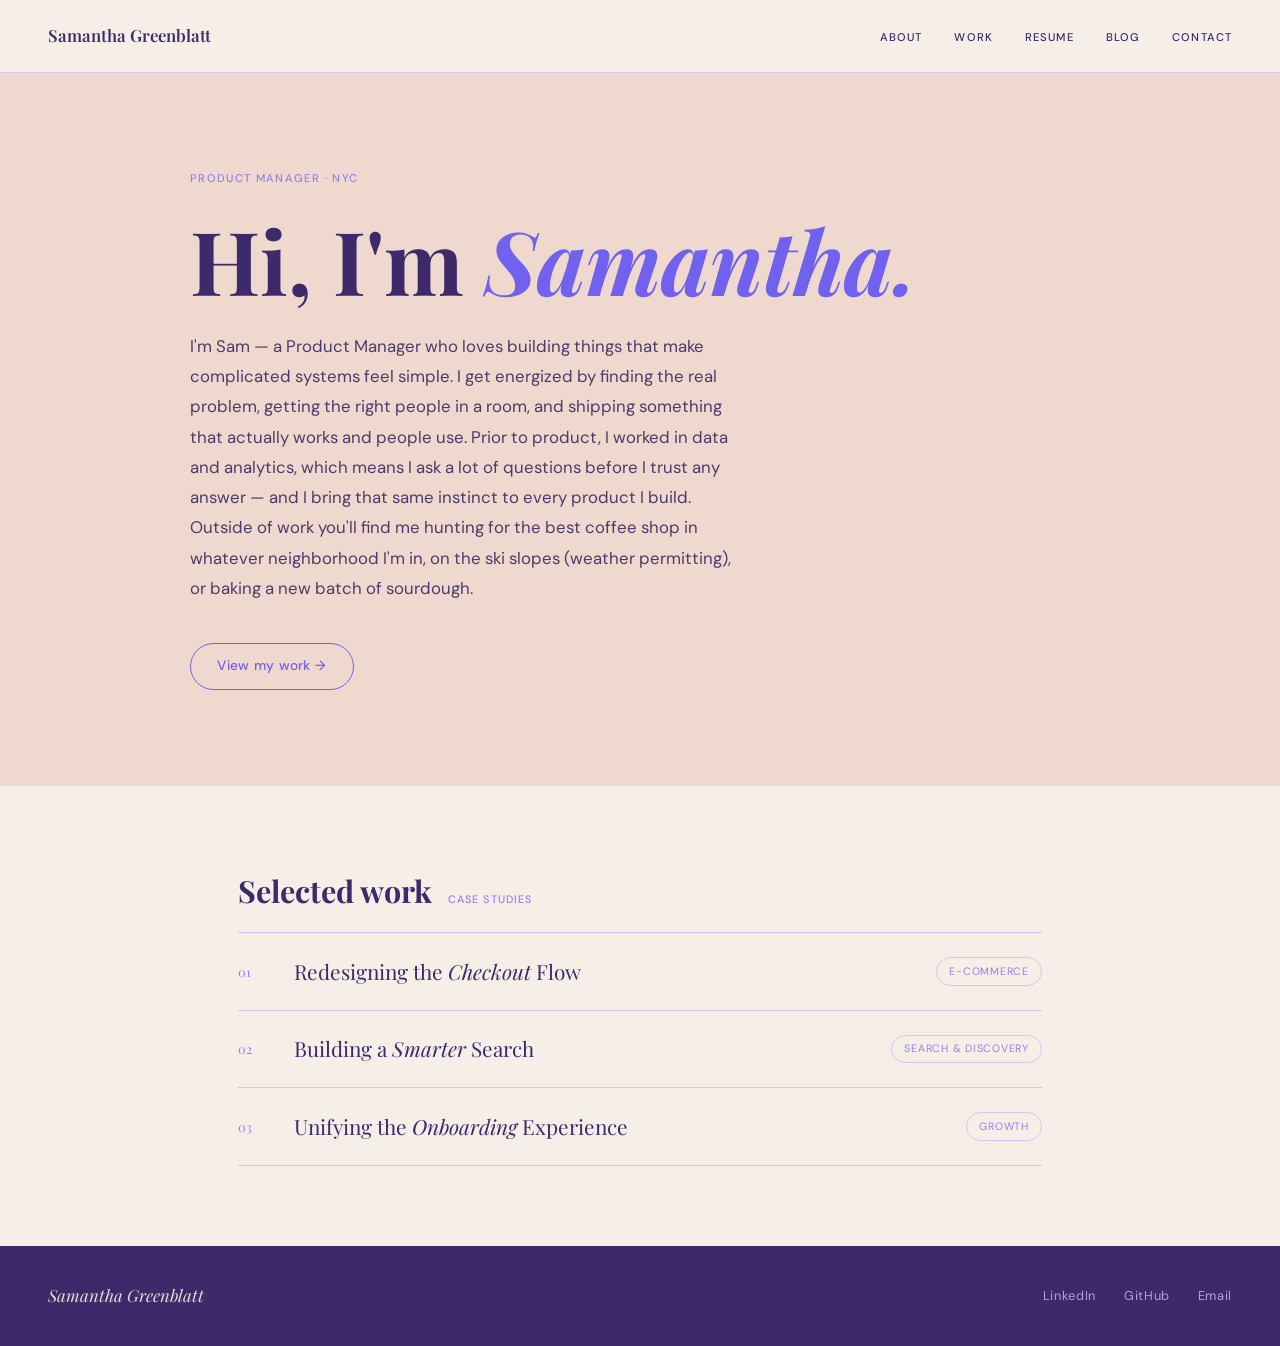
==== index.html @ 65783eb3 "Initial portfolio" ====
<!DOCTYPE html>
<html lang="en">
<head>
  <meta charset="UTF-8" />
  <meta name="viewport" content="width=device-width, initial-scale=1.0" />
  <title>Samantha Greenblatt — Product Manager</title>
  <link rel="stylesheet" href="styles.css" />
</head>
<body>

  <!-- ── Navigation ── -->
  <nav class="site-nav">
    <a href="index.html" class="nav-logo">Samantha Greenblatt</a>
    <ul class="nav-links">
      <li><a href="about.html">About</a></li>
      <li><a href="work.html">Work</a></li>
      <li><a href="resume.html">Resume</a></li>
      <li><a href="blog.html">Blog</a></li>
      <li><a href="contact.html">Contact</a></li>
    </ul>
  </nav>

  <!-- ── Hero ── -->
  <section class="hero">
    <div class="hero-inner">
      <!-- FILL IN: update title / location as needed -->
      <span class="eyebrow">Product Manager · NYC</span>

      <!-- FILL IN: update headline name if preferred differently -->
      <h1>Hi, I'm <em>Samantha.</em></h1>

      <!-- FILL IN: swap in updated bio text below -->
      <p class="hero-bio">
        I'm Sam — a Product Manager who loves building things that make complicated systems feel simple.
        I get energized by finding the real problem, getting the right people in a room, and shipping
        something that actually works and people use. Prior to product, I worked in data and analytics,
        which means I ask a lot of questions before I trust any answer — and I bring that same instinct
        to every product I build. Outside of work you'll find me hunting for the best coffee shop in
        whatever neighborhood I'm in, on the ski slopes (weather permitting), or baking a new batch of
        sourdough.
      </p>

      <a href="work.html" class="btn-pill">View my work →</a>
    </div>
  </section>

  <!-- ── Selected Work ── -->
  <section class="work-preview">
    <div class="section-header">
      <h2>Selected work</h2>
      <span class="section-label">Case studies</span>
    </div>

    <div class="case-list">

      <!-- FILL IN: replace each case-row href, title, italic word, and tag with real case study details -->

      <a href="work.html" class="case-row">
        <span class="case-num">01</span>
        <span class="case-title">Redesigning the <em>Checkout</em> Flow</span>
        <span class="tag">E-commerce</span>
      </a>

      <a href="work.html" class="case-row">
        <span class="case-num">02</span>
        <span class="case-title">Building a <em>Smarter</em> Search</span>
        <span class="tag">Search &amp; Discovery</span>
      </a>

      <a href="work.html" class="case-row">
        <span class="case-num">03</span>
        <span class="case-title">Unifying the <em>Onboarding</em> Experience</span>
        <span class="tag">Growth</span>
      </a>

    </div>
  </section>

  <!-- ── Footer ── -->
  <footer class="site-footer">
    <span class="footer-name">Samantha Greenblatt</span>
    <nav class="footer-links">
      <!-- FILL IN: replace # with real LinkedIn, GitHub, and email URLs -->
      <a href="https://www.linkedin.com/in/samanthalgreenblatt/" target="_blank" rel="noopener">LinkedIn</a>
      <a href="https://github.com/samanthagreenblatt" target="_blank" rel="noopener">GitHub</a>
      <a href="mailto:sgreenblatt12@gmail.com">Email</a>
    </nav>
  </footer>

  <script>
    // Mark the current page's nav link as active
    document.querySelectorAll('.nav-links a').forEach(link => {
      if (link.getAttribute('href') === location.pathname.split('/').pop()) {
        link.classList.add('active');
      }
    });
  </script>
</body>
</html>
---- styles.css ----
/* ============================================================
   Portfolio — Samantha Greenblatt
   Shared stylesheet
   ============================================================ */

/* ── Google Fonts ── */
@import url('https://fonts.googleapis.com/css2?family=Playfair+Display:ital,wght@0,400;0,600;0,700;1,400;1,600&family=DM+Sans:wght@300;400;500;600&display=swap');

/* ── Design tokens ── */
:root {
  --bg:            #f5efe8;
  --hero-bg:       #efd9ce;
  --accent:        #7161ef;
  --accent-muted:  #957fef;
  --border:        #dec0f1;
  --headline:      #3c2a6b;
  --body-text:     #4a3b6b;
  --footer-bg:     #3c2a6b;
  --footer-text:   #efd9ce;
  --footer-muted:  #b79ced;

  --serif: 'Playfair Display', Georgia, serif;
  --sans:  'DM Sans', system-ui, sans-serif;

  --max-w: 900px;
  --pad-x: 3rem;
}

/* ── Reset ── */
*, *::before, *::after { box-sizing: border-box; margin: 0; padding: 0; }
img { display: block; max-width: 100%; }
a  { color: var(--accent); }
ul { list-style: none; }

/* ── Base ── */
html { scroll-behavior: smooth; }

body {
  background: var(--bg);
  font-family: var(--sans);
  font-size: 1rem;
  line-height: 1.65;
  color: var(--body-text);
}

/* ============================================================
   NAV
   ============================================================ */
.site-nav {
  position: sticky;
  top: 0;
  z-index: 100;
  background: var(--bg);
  border-bottom: 1px solid var(--border);
  display: flex;
  align-items: center;
  justify-content: space-between;
  padding: 1.4rem var(--pad-x);
}

.nav-logo {
  font-family: var(--serif);
  font-size: 1.05rem;
  font-weight: 600;
  color: var(--headline);
  text-decoration: none;
  white-space: nowrap;
}

.nav-links {
  display: flex;
  gap: 2rem;
}

.nav-links a {
  font-size: 0.7rem;
  letter-spacing: 0.1em;
  text-transform: uppercase;
  font-weight: 500;
  color: var(--headline);
  text-decoration: none;
  transition: color 0.18s;
}

.nav-links a:hover,
.nav-links a.active {
  color: var(--accent);
}

/* ============================================================
   FOOTER
   ============================================================ */
.site-footer {
  background: var(--footer-bg);
  padding: 2.25rem var(--pad-x);
  display: flex;
  align-items: center;
  justify-content: space-between;
  gap: 1.5rem;
}

.footer-name {
  font-family: var(--serif);
  font-style: italic;
  font-size: 1.05rem;
  color: var(--footer-text);
}

.footer-links {
  display: flex;
  gap: 1.75rem;
}

.footer-links a {
  font-size: 0.8rem;
  letter-spacing: 0.05em;
  color: var(--footer-muted);
  text-decoration: none;
  transition: color 0.18s;
}

.footer-links a:hover {
  color: var(--footer-text);
}

/* ============================================================
   SHARED UTILITIES
   ============================================================ */

/* Eyebrow label */
.eyebrow {
  display: block;
  font-size: 0.7rem;
  letter-spacing: 0.12em;
  text-transform: uppercase;
  font-weight: 500;
  color: var(--accent-muted);
}

/* Pill button — outlined */
.btn-pill {
  display: inline-block;
  padding: 0.7rem 1.65rem;
  border: 1.5px solid var(--accent);
  border-radius: 100px;
  color: var(--accent);
  font-family: var(--sans);
  font-size: 0.85rem;
  font-weight: 500;
  letter-spacing: 0.02em;
  text-decoration: none;
  transition: background 0.18s, color 0.18s;
}

.btn-pill:hover {
  background: var(--accent);
  color: #fff;
}

/* Pill button — filled */
.btn-primary {
  display: inline-block;
  padding: 0.8rem 2rem;
  background: var(--accent);
  border-radius: 100px;
  color: #fff;
  font-family: var(--sans);
  font-size: 0.9rem;
  font-weight: 500;
  text-decoration: none;
  transition: background 0.18s;
}

.btn-primary:hover {
  background: var(--headline);
  color: #fff;
}

/* Tag chip */
.tag {
  display: inline-block;
  padding: 0.28rem 0.75rem;
  border: 1px solid var(--border);
  border-radius: 100px;
  font-size: 0.67rem;
  letter-spacing: 0.07em;
  text-transform: uppercase;
  color: var(--accent-muted);
  white-space: nowrap;
  flex-shrink: 0;
}

/* Inner-page header block */
.page-header {
  max-width: var(--max-w);
  margin: 0 auto;
  padding: 4rem var(--pad-x) 2.5rem;
  border-bottom: 1px solid var(--border);
}

.page-header .eyebrow { margin-bottom: 0.75rem; }

.page-header h1 {
  font-family: var(--serif);
  font-size: clamp(2.4rem, 5vw, 4rem);
  color: var(--headline);
  line-height: 1.15;
}

/* Inner-page body */
.page-body {
  max-width: var(--max-w);
  margin: 0 auto;
  padding: 3rem var(--pad-x) 5rem;
}

/* Coming-soon placeholder text */
.coming-soon p {
  font-size: 1.05rem;
  line-height: 1.8;
  max-width: 540px;
}

/* ============================================================
   HOME — HERO
   ============================================================ */
.hero {
  background: var(--hero-bg);
  padding: 6rem var(--pad-x);
}

.hero-inner {
  max-width: var(--max-w);
  margin: 0 auto;
}

.hero .eyebrow { margin-bottom: 1.5rem; }

.hero h1 {
  font-family: var(--serif);
  font-size: clamp(3rem, 8vw, 5.5rem);
  color: var(--headline);
  line-height: 1.08;
  margin-bottom: 1.5rem;
}

.hero h1 em {
  font-style: italic;
  color: var(--accent);
}

.hero-bio {
  font-size: 1.05rem;
  line-height: 1.8;
  max-width: 560px;
  margin-bottom: 2.5rem;
}

/* ============================================================
   HOME — WORK PREVIEW
   ============================================================ */
.work-preview {
  max-width: var(--max-w);
  margin: 0 auto;
  padding: 5rem var(--pad-x);
}

.section-header {
  display: flex;
  align-items: baseline;
  gap: 1rem;
  margin-bottom: 0;
  padding-bottom: 1rem;
  border-bottom: 1px solid var(--border);
}

.section-header h2 {
  font-family: var(--serif);
  font-size: 1.9rem;
  color: var(--headline);
}

.section-label {
  font-size: 0.68rem;
  letter-spacing: 0.1em;
  text-transform: uppercase;
  color: var(--accent-muted);
  font-weight: 500;
}

.case-list {
  margin-top: 0;
}

.case-row {
  display: flex;
  align-items: center;
  gap: 1.5rem;
  padding: 1.5rem 0;
  border-bottom: 1px solid var(--border);
  text-decoration: none;
  color: inherit;
  transition: padding-left 0.18s;
}

.case-row:hover { padding-left: 0.5rem; }
.case-row:hover .case-title { color: var(--accent); }

.case-num {
  font-family: var(--serif);
  font-size: 0.8rem;
  color: var(--accent-muted);
  width: 2rem;
  flex-shrink: 0;
}

.case-title {
  font-family: var(--serif);
  font-size: 1.3rem;
  color: var(--headline);
  flex: 1;
  transition: color 0.18s;
  line-height: 1.3;
}

.case-title em { font-style: italic; }

/* ============================================================
   ABOUT PAGE
   ============================================================ */
.about-grid {
  display: grid;
  grid-template-columns: 1fr 1.15fr;
  gap: 4rem;
  align-items: start;
}

.about-photo {
  width: 100%;
  border-radius: 12px;
  box-shadow: 0 4px 24px rgba(60, 42, 107, 0.10);
}

.about-text h2 {
  font-family: var(--serif);
  font-size: 1.5rem;
  color: var(--headline);
  margin-bottom: 1.25rem;
}

.about-text p {
  font-size: 1.05rem;
  line-height: 1.85;
}

/* ============================================================
   RESUME PAGE
   ============================================================ */
.resume-section {
  margin-bottom: 3rem;
}

.resume-section h2 {
  font-family: var(--serif);
  font-size: 1.4rem;
  color: var(--headline);
  margin-bottom: 1rem;
}

.resume-note {
  margin-top: 0.9rem;
  font-size: 0.82rem;
  letter-spacing: 0.03em;
  color: var(--accent-muted);
}

/* ============================================================
   RESPONSIVE
   ============================================================ */
@media (max-width: 700px) {
  :root { --pad-x: 1.25rem; }

  .site-nav {
    flex-direction: column;
    align-items: flex-start;
    gap: 0.9rem;
    position: static;
  }

  .nav-links { gap: 1.1rem; flex-wrap: wrap; }

  .hero { padding: 3.5rem var(--pad-x); }
  .work-preview { padding: 3rem var(--pad-x); }

  .about-grid {
    grid-template-columns: 1fr;
    gap: 2rem;
  }

  .site-footer {
    flex-direction: column;
    align-items: flex-start;
    gap: 1.1rem;
  }
}
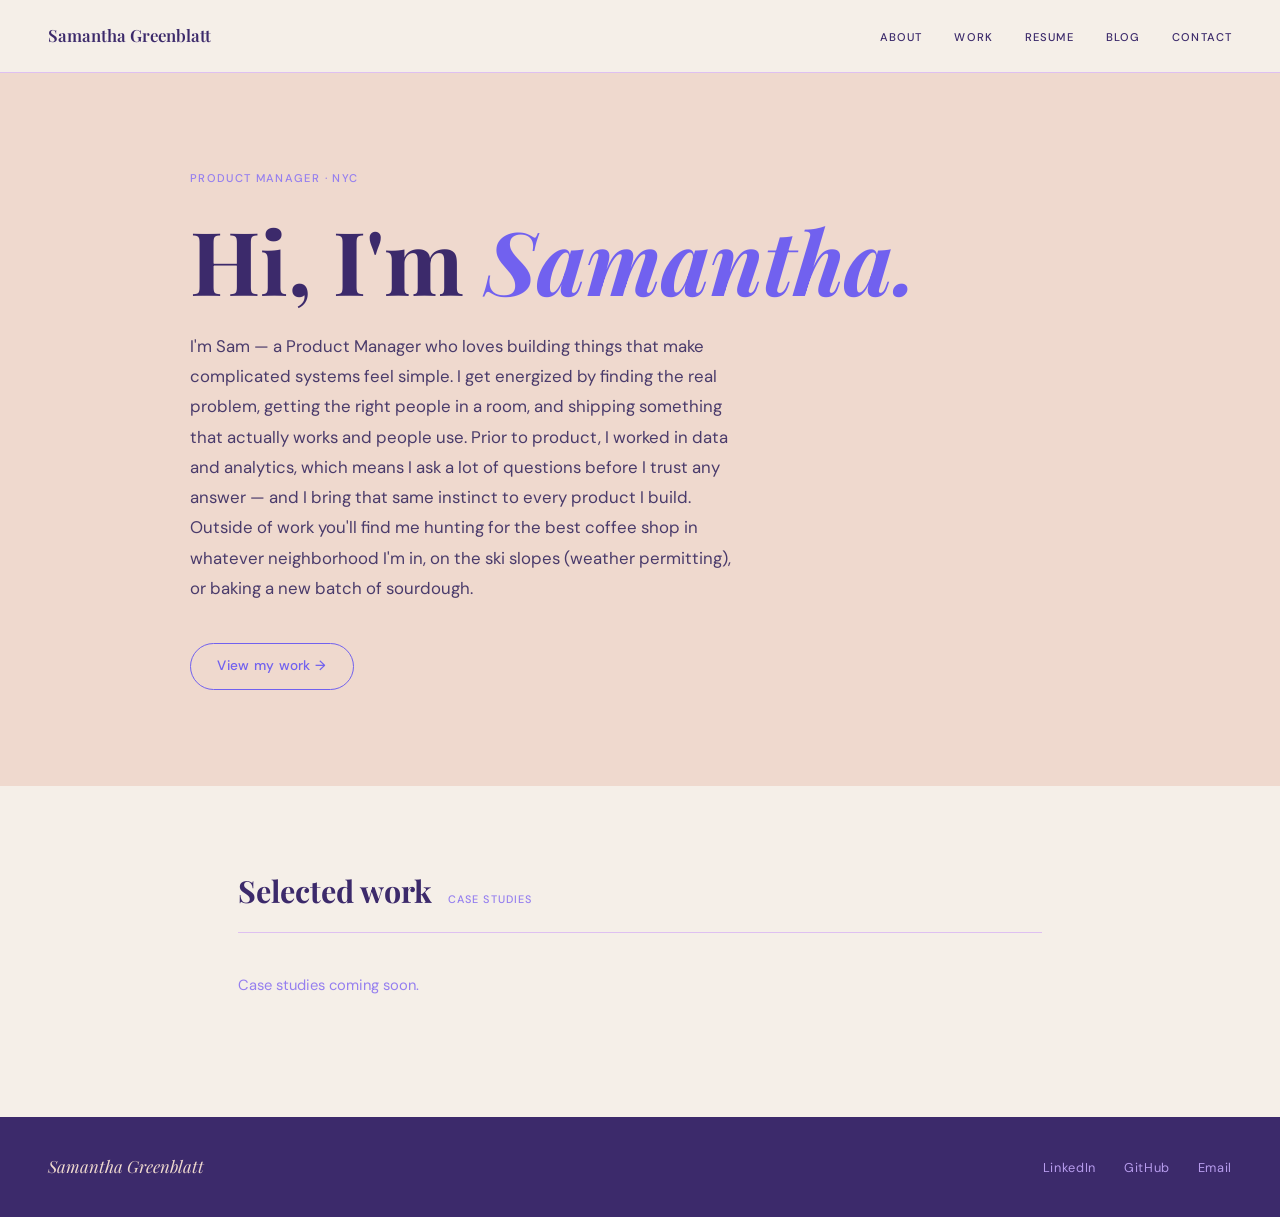
==== commit 94d0438d: "Add favicon, OG tags, remove placeholder case studies" ====
--- a/index.html
+++ b/index.html
@@ -4,6 +4,12 @@
   <meta charset="UTF-8" />
   <meta name="viewport" content="width=device-width, initial-scale=1.0" />
   <title>Samantha Greenblatt — Product Manager</title>
+  <link rel="icon" type="image/svg+xml" href="favicon.svg" />
+  <meta property="og:title" content="Samantha Greenblatt — Product Manager" />
+  <meta property="og:description" content="Product Manager based in NYC. Building things that make complicated systems feel simple." />
+  <meta property="og:image" content="headshot.jpg" />
+  <meta property="og:type" content="website" />
+  <meta name="twitter:card" content="summary_large_image" />
   <link rel="stylesheet" href="styles.css" />
 </head>
 <body>
@@ -51,28 +57,9 @@
       <span class="section-label">Case studies</span>
     </div>
 
-    <div class="case-list">
-
-      <!-- FILL IN: replace each case-row href, title, italic word, and tag with real case study details -->
-
-      <a href="work.html" class="case-row">
-        <span class="case-num">01</span>
-        <span class="case-title">Redesigning the <em>Checkout</em> Flow</span>
-        <span class="tag">E-commerce</span>
-      </a>
-
-      <a href="work.html" class="case-row">
-        <span class="case-num">02</span>
-        <span class="case-title">Building a <em>Smarter</em> Search</span>
-        <span class="tag">Search &amp; Discovery</span>
-      </a>
-
-      <a href="work.html" class="case-row">
-        <span class="case-num">03</span>
-        <span class="case-title">Unifying the <em>Onboarding</em> Experience</span>
-        <span class="tag">Growth</span>
-      </a>
-
+    <!-- FILL IN: replace this placeholder with real case-row entries when case studies are ready -->
+    <div style="padding: 2.5rem 0; color: var(--accent-muted); font-size: 0.92rem;">
+      Case studies coming soon.
     </div>
   </section>
 
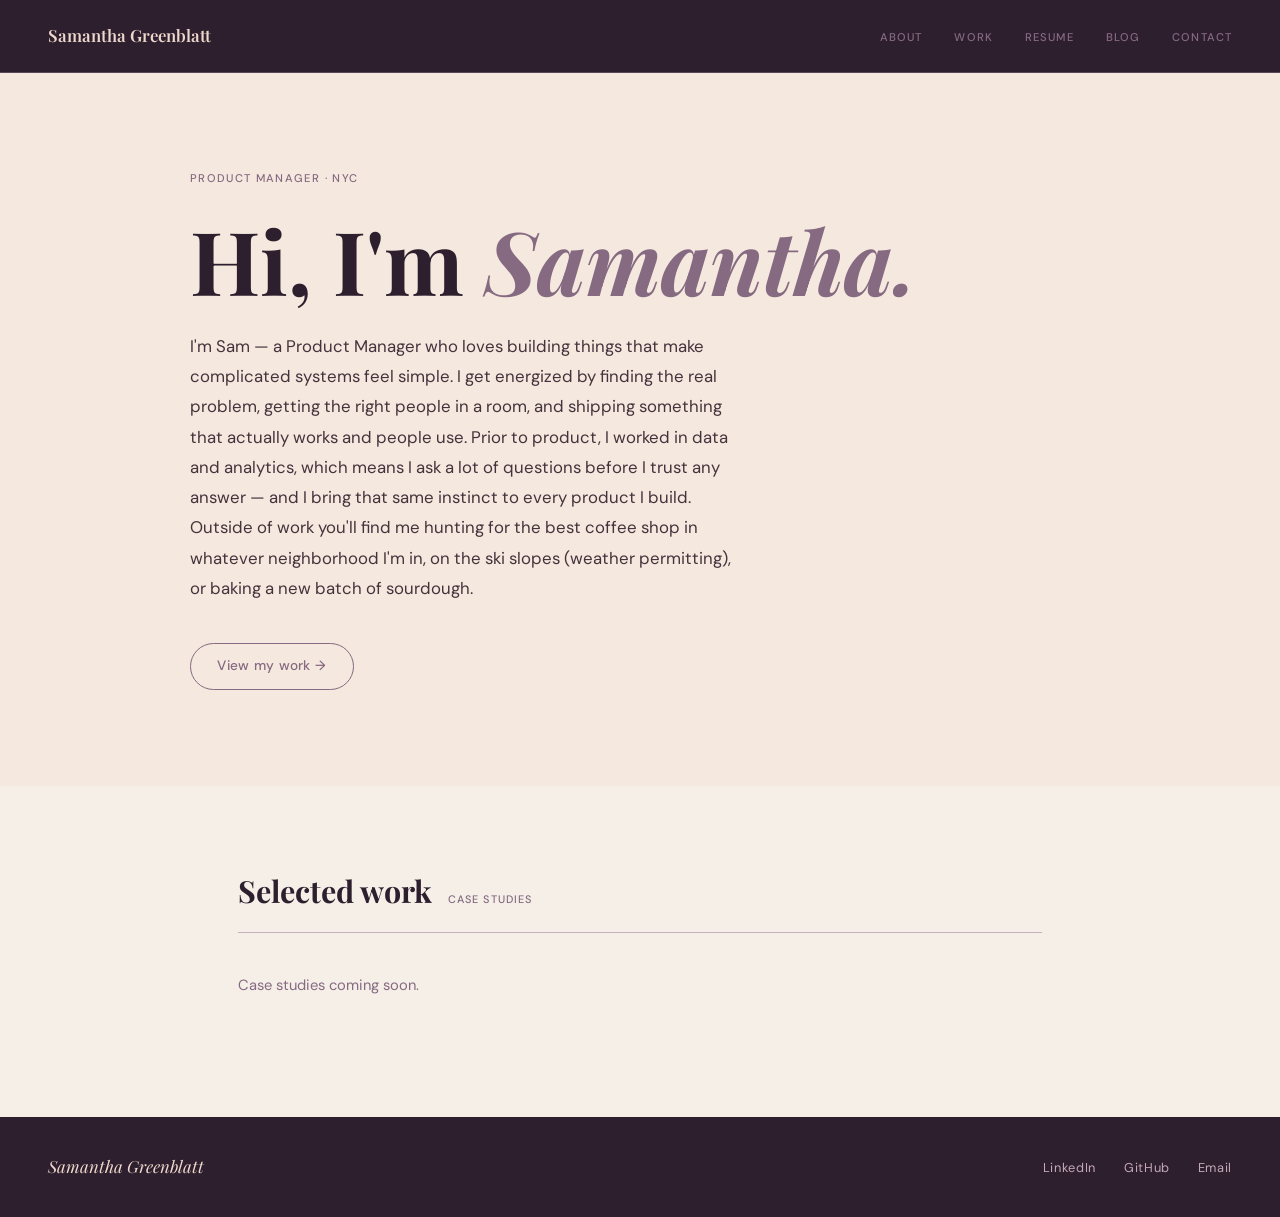
==== commit 2e97c4be: "Add og-image.png as OG meta image" ====
--- a/index.html
+++ b/index.html
@@ -7,7 +7,7 @@
   <link rel="icon" type="image/svg+xml" href="favicon.svg" />
   <meta property="og:title" content="Samantha Greenblatt — Product Manager" />
   <meta property="og:description" content="Product Manager based in NYC. Building things that make complicated systems feel simple." />
-  <meta property="og:image" content="headshot.jpg" />
+  <meta property="og:image" content="og-image.png" />
   <meta property="og:type" content="website" />
   <meta name="twitter:card" content="summary_large_image" />
   <link rel="stylesheet" href="styles.css" />
@@ -21,7 +21,7 @@
       <li><a href="about.html">About</a></li>
       <li><a href="work.html">Work</a></li>
       <li><a href="resume.html">Resume</a></li>
-      <li><a href="blog.html">Blog</a></li>
+      <li><a href="https://substack.com/@samanthagreenblatt" target="_blank" rel="noopener">Blog</a></li>
       <li><a href="contact.html">Contact</a></li>
     </ul>
   </nav>
--- a/styles.css
+++ b/styles.css
@@ -9,15 +9,16 @@
 /* ── Design tokens ── */
 :root {
   --bg:            #f5efe8;
-  --hero-bg:       #efd9ce;
-  --accent:        #7161ef;
-  --accent-muted:  #957fef;
-  --border:        #dec0f1;
-  --headline:      #3c2a6b;
-  --body-text:     #4a3b6b;
-  --footer-bg:     #3c2a6b;
+  --hero-bg:       #f5e8de;
+  --accent:        #856a81;
+  --accent-muted:  #856a81;
+  --border:        #c9b0bf;
+  --headline:      #2e1f2e;
+  --body-text:     #44333c;
+  --nav-bg:        #2e1f2e;
+  --footer-bg:     #2e1f2e;
   --footer-text:   #efd9ce;
-  --footer-muted:  #b79ced;
+  --footer-muted:  #c4a8b8;
 
   --serif: 'Playfair Display', Georgia, serif;
   --sans:  'DM Sans', system-ui, sans-serif;
@@ -50,8 +51,8 @@
   position: sticky;
   top: 0;
   z-index: 100;
-  background: var(--bg);
-  border-bottom: 1px solid var(--border);
+  background: var(--nav-bg);
+  border-bottom: 1px solid rgba(206, 197, 216, 0.25);
   display: flex;
   align-items: center;
   justify-content: space-between;
@@ -62,7 +63,7 @@
   font-family: var(--serif);
   font-size: 1.05rem;
   font-weight: 600;
-  color: var(--headline);
+  color: var(--footer-text);
   text-decoration: none;
   white-space: nowrap;
 }
@@ -77,14 +78,14 @@
   letter-spacing: 0.1em;
   text-transform: uppercase;
   font-weight: 500;
-  color: var(--headline);
+  color: var(--accent);
   text-decoration: none;
   transition: color 0.18s;
 }
 
 .nav-links a:hover,
 .nav-links a.active {
-  color: var(--accent);
+  color: var(--footer-text);
 }
 
 /* ============================================================
@@ -338,7 +339,7 @@
 .about-photo {
   width: 100%;
   border-radius: 12px;
-  box-shadow: 0 4px 24px rgba(60, 42, 107, 0.10);
+  box-shadow: 0 4px 24px rgba(34, 14, 31, 0.10);
 }
 
 .about-text h2 {
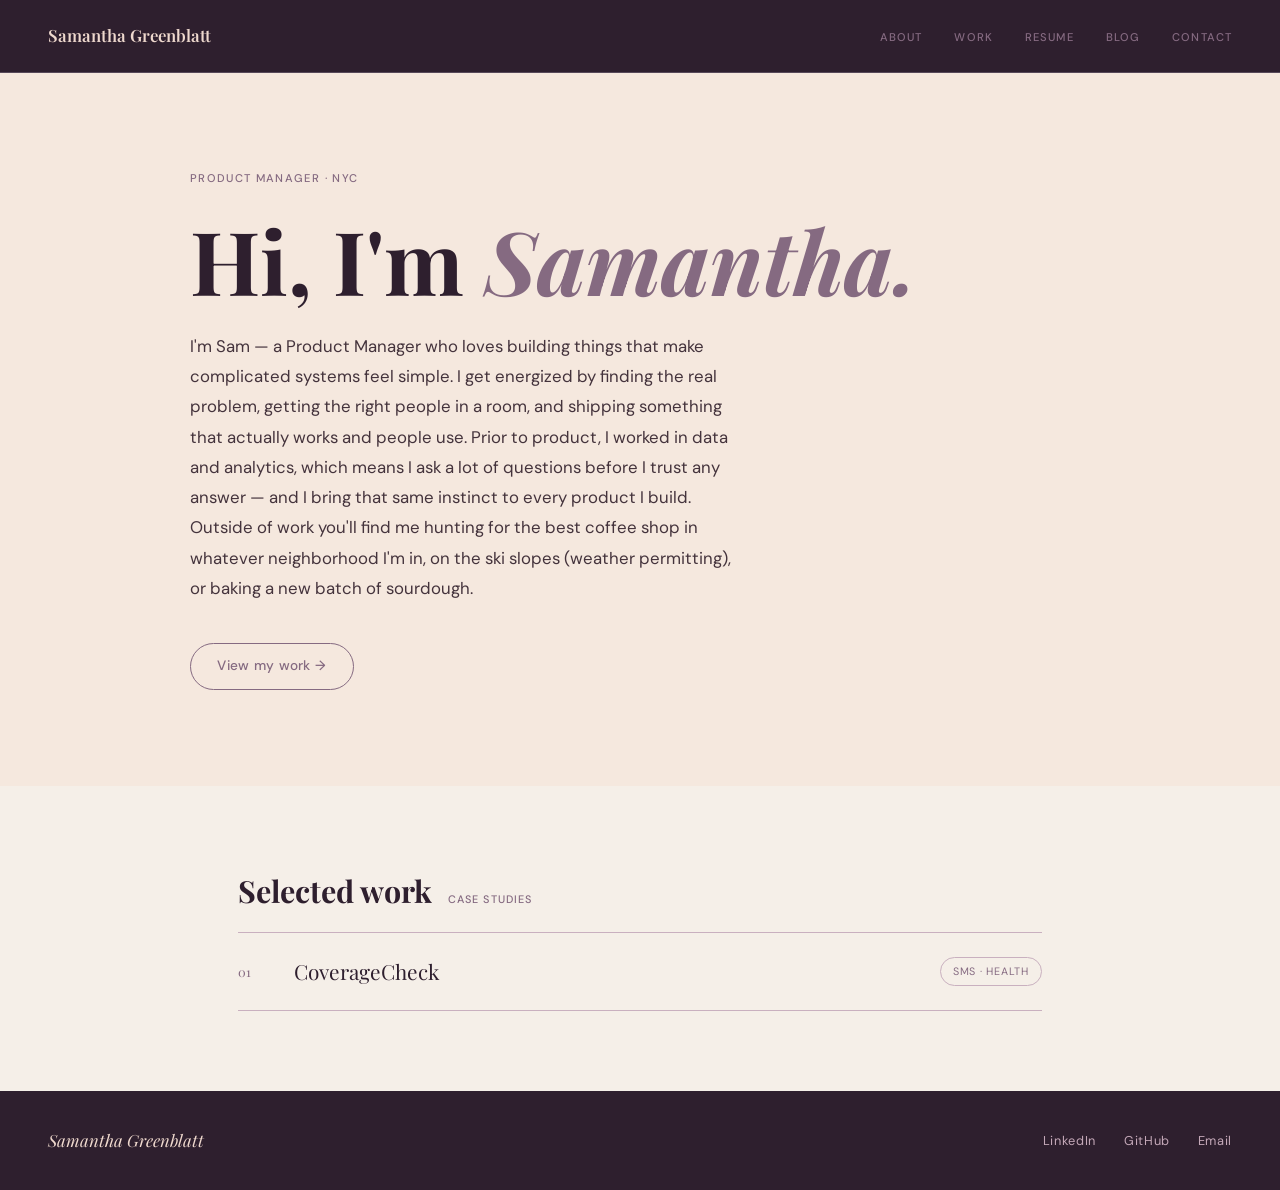
==== commit 282e69dc: "Add CoverageCheck case study page and link from work and home pages Co-Authored-By: Claude Sonnet 4." ====
--- a/index.html
+++ b/index.html
@@ -57,9 +57,12 @@
       <span class="section-label">Case studies</span>
     </div>
 
-    <!-- FILL IN: replace this placeholder with real case-row entries when case studies are ready -->
-    <div style="padding: 2.5rem 0; color: var(--accent-muted); font-size: 0.92rem;">
-      Case studies coming soon.
+    <div class="case-list">
+      <a href="coveragecheck.html" class="case-row">
+        <span class="case-num">01</span>
+        <span class="case-title">CoverageCheck</span>
+        <span class="tag">SMS · Health</span>
+      </a>
     </div>
   </section>
 
